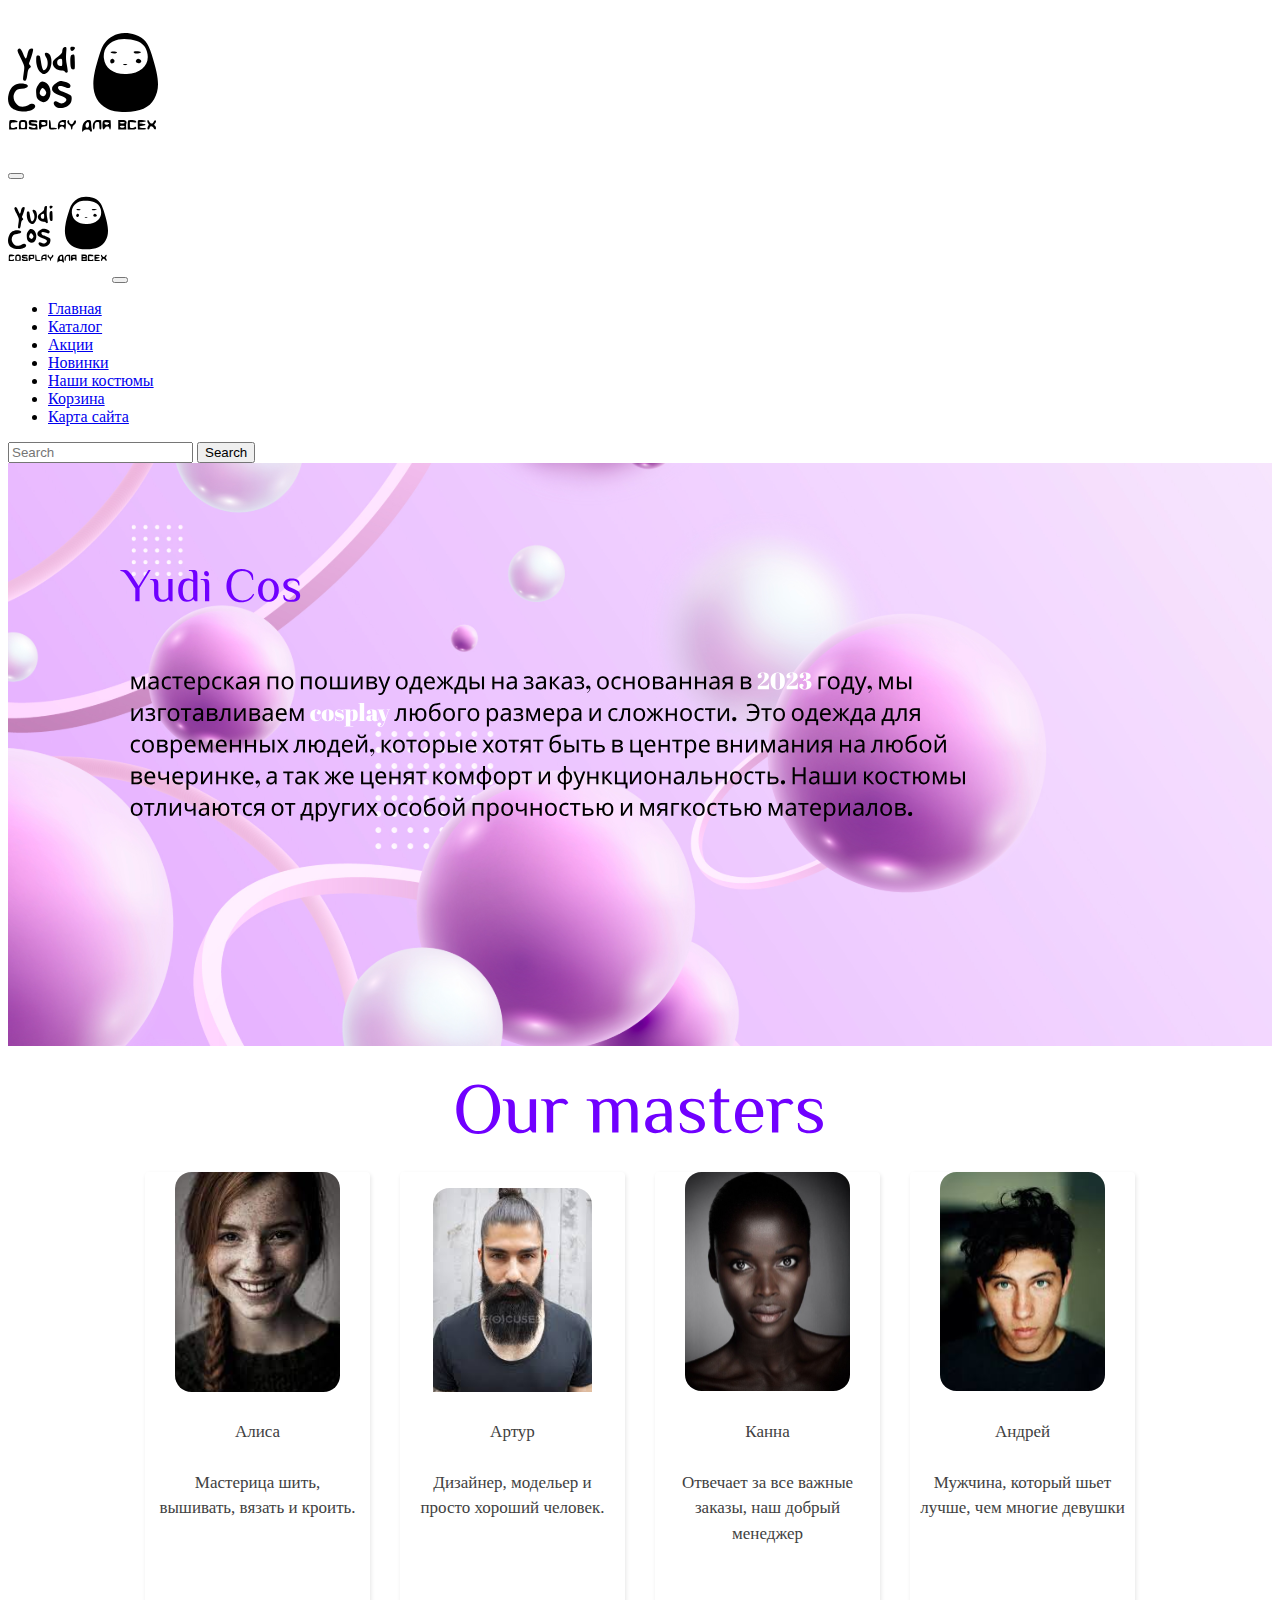
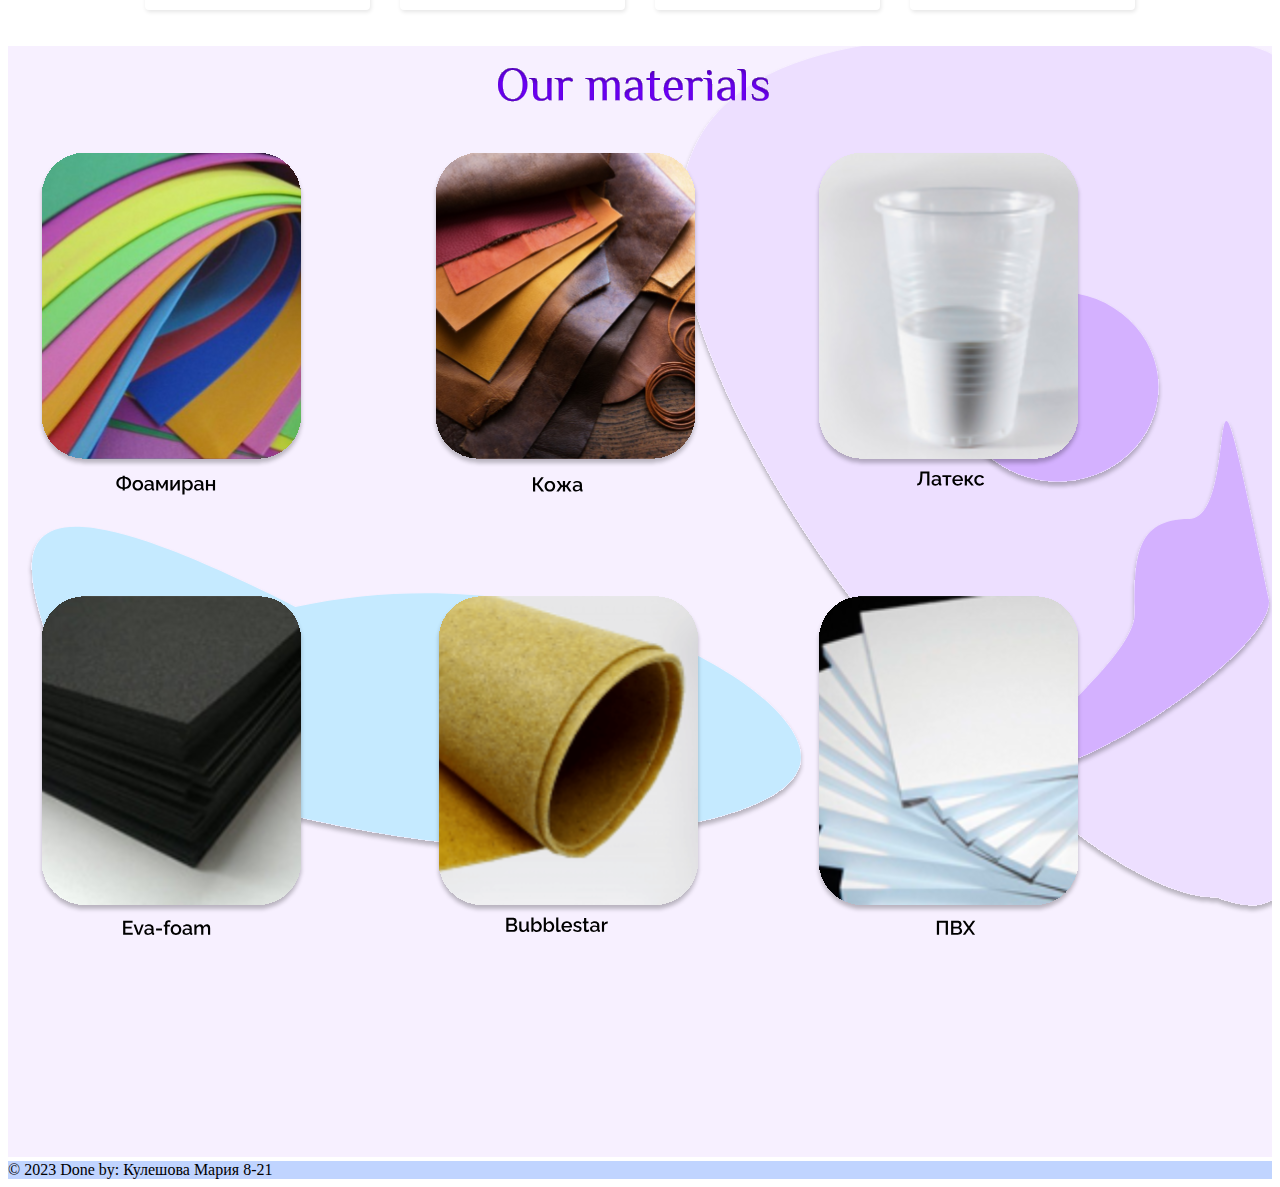
==== index.html @ 19b95155 "Add files via upload" ====
<!DOCTYPE html>
<html lang="en">
<head>
    <meta charset="UTF-8">
    <meta http-equiv="X-UA-Compatible" content="IE=edge">
    <meta name="viewport" content="width=device-width, initial-scale=1.0">
    <link rel="stylesheet" href="styles/css/style.css">
    <link href="https://cdn.jsdelivr.net/npm/bootstrap@5.3.0-alpha3/dist/css/bootstrap.min.css" rel="stylesheet" integrity="sha384-KK94CHFLLe+nY2dmCWGMq91rCGa5gtU4mk92HdvYe+M/SXH301p5ILy+dN9+nJOZ" crossorigin="anonymous">
    <title>Index</title>
</head>
<body>
    <script src="https://cdn.jsdelivr.net/npm/bootstrap@5.3.0-alpha3/dist/js/bootstrap.bundle.min.js" integrity="sha384-ENjdO4Dr2bkBIFxQpeoTz1HIcje39Wm4jDKdf19U8gI4ddQ3GYNS7NTKfAdVQSZe" crossorigin="anonymous"></script>
    <header>
    <nav class="navbar bg-primary-subtle">
        <div class="container-fluid">
            <a class="navbar-brand" href="index.html">
                <img src="styles/images/Logo.svg" alt="Logo" width="150" height="150" class="d-inline-block">
            </a>
        </div>
    </nav>   
      <nav class="navbar bg-info-subtle">
        <div class="container-fluid">
          <a class="navbar-brand">
            <button class="btn btn-light" type="button" data-bs-toggle="offcanvas" data-bs-target="#staticBackdrop" aria-controls="staticBackdrop">
                <span class="navbar-toggler-icon"></span>
            </button>
        </a>
          <div class="offcanvas offcanvas-start show bg-primary-subtle" data-bs-backdrop="static " tabindex="-1" id="staticBackdrop" aria-labelledby="staticBackdropLabel">
            <div class="offcanvas-header">
              <img src="styles/images/Logo.svg" width="100" height="100">
              <button type="button" class="btn-close" data-bs-dismiss="offcanvas" aria-label="Close"></button>
            </div>
            <div class="offcanvas-body ">
              <div>
                <ul class="nav flex-column">
                    <li class="nav-item">
                      <a class="nav-link active fs-4 link-secondary" aria-current="page" href="index.html" >Главная</a>
                    </li>
                    <li class="nav-item">
                      <a class="nav-link fs-4 link-dark" href="catalog.html">Каталог</a>
                    </li>
                    <li class="nav-item">
                      <a class="nav-link fs-4 link-dark" href="sale.html">Акции</a>
                    </li>
                    <li class="nav-item">
                        <a class="nav-link fs-4 link-dark" href="new.html">Новинки</a>
                    </li>
                    <li class="nav-item">
                        <a class="nav-link fs-4 link-dark" href="our_castom.html">Наши костюмы</a>
                    </li>
                    <li class="nav-item">
                        <a class="nav-link fs-4 link-dark" href="cart.html">Корзина</a>
                    </li>
                    <li class="nav-item">
                        <a class="nav-link fs-4 link-dark" href="site_map.html">Карта сайта</a>
                    </li>
                  </ul>
              </div>
            </div>
          </div>
          <form class="d-flex" role="search">
            <input class="form-control me-2" type="search" placeholder="Search" aria-label="Search">
            <button class="btn btn-outline-info" type="submit">Search</button>
          </form>
        </div>
    </nav>

    <content>
        <img src="styles/images/Yudi Cos.svg" width="100%">
        <br>
        <br>
        <p class="text"><img src="styles/images/Our masters (1).svg" height="50px"></p>
        <br>
        <div class="cards">
          <div class="card">
            <div class="card_top">
              <a class="card_image">
                <img src ="styles/images/Алиса.svg">
              </a>
            </div>
            <div class="card_bottom">
              <p class="card_title_index">
                Алиса<br>
                <br>
                Мастерица шить, вышивать, вязать и кроить.
              </p>
              <br>
              <br>
            </div>
            <br>
          </div>
  
          <div class="card">
            <div class="card_top">
              <p class="card_image">
                <img src ="styles/images/man 1.svg">
              </p>
            </div>
            <div class="card_bottom">
              <p class="card_title_index">
                Артур<br>
                <br>
                Дизайнер, модельер и просто хороший человек.
              </p>
              <br>
              <br>
            </div>
            <br>
          </div>
  
          <div class="card">
            <div class="card_top">
              <a href="#" class="card_image">
                <img src ="styles/images/master3 1.svg">
              </a>
            </div>
            <div class="card_bottom">
              <p class="card_title_index">
                Канна<br>
                <br>
                Отвечает за все важные заказы, наш добрый менеджер
              </p>
              <br>
              <br>
            </div>
            <br>
          </div>
  
          <div class="card">
            <div class="card_top">
              <a href="#" class="card_image">
                <img src ="styles/images/master4 1.svg">
              </a>
            </div>
            <div class="card_bottom">
              <p class="card_title_index">
                Андрей<br>
                <br>
                Мужчина, который шьет лучше, чем многие девушки
              </p>
              <br>
              <br>
            </div>
            <br>
          </div>
        </div>
        <br>
        <br>
        <img src="styles/images/Our materials.svg" width="100%">
    </content>
    <footer>
        <div class="text-center p-3" style="background-color: rgb(192, 212, 255)">
            © 2023 Done by:
            <a class="text-dark">Кулешова Мария 8-21</a>
        </div>
    </footer>
</body>
</html>
---- styles/css/style.css ----
.text{
  text-align: center;
}
.text2{
  text-align: center;
  color: rgb(115, 0, 168);
}
.card{
  width: 225px;
  min-height: 350px;
  box-shadow: 1px 2px 4px rgba(0, 0, 0, 0.1);
  display: flex;
  flex-direction: column;
  border-radius: 4px;
  transition: 0.2s;
  position: relative;

}

.card:hover{
  box-shadow: 4px 8px 16px #EDDEFF;
}

.card_top{
  flex: 0 0 220px;
  position: relative;
  overflow: hidden;
}

.card_image{
  display:block;
  position: absolute;
  top: 0;
  left: 0;
  width: 100%;
  height: 100%;
}

.card_image > img{
  width: 100%;
  height: 100%;
  object-fit: contain;
  transition: 0.2s;
}

.card_label{
  padding: 4px 8px;
  position: absolute;
  bottom: 10px;
  left: 10px;
  background: #ff3b3b;
  border-radius: 4px;
  font-weight: 400;
  font-size: 16px;
  color: rgb(255, 255, 255);
}

.card_bottom{
  display: flex;
  flex-direction: column;
  flex: 1 0 auto;
  padding: 10px;
}

.card_prices{
  display:flex;
  margin-bottom: 5px;
  flex: 0 0 50%;
}

.card_price::after{
  content: "₽";
  margin-left: 4px;
  position: relative;
}

.card_price_discount{
  font-weight: 700;
  font-size: 19px;
  color: #414141;
  display: flex;
  flex-wrap: wrap-reverse;
}

.card_price_discount::before{
  content: "Со скидкой";
  font-weight: 400;
  font-size: 13px;
  color: #bfbfbf;
}

.card_price_common{
  font-weight: 400;
  font-size: 17px;
  color: #606060;
  display: flex;
  flex-wrap: wrap-reverse;
  justify-content: flex-end;
}

.card_price_common::before{
  content: "Обычная";
  font-weight: 400;
  font-size: 13px;
  color: #bfbfbf;
}

.card_price_without{
  font-weight: 400;
  font-size: 17px;
  color: #606060;
  display: flex;
  flex-wrap: wrap-reverse;
  align-items: center;
  margin: 0;
}

.card_title{
  display: block;
  margin-bottom: 0px;
  font-weight: 400;
  font-size: 17px;
  line-height: 150%;
  color: #414141;
  text-align: center;
}

.card_title:hover{
  color: #ad33ff;
}

.card_add{
  display: block;
  width: 100%;
  font-weight: 400;
  font-size: 17px;
  color: #8b33ff;
  padding: 10px;
  text-align: center;
  border: 1px solid #8b33ff;
  border-radius: 4px;
  cursor: pointer;
  transition: 0.2s;
  margin-top: auto;
}

.card_add:hover{
  border: 1px solid #8b33ff;
  background-color: #8b33ff;
  color: #fff;
}

.cards{
  display: grid;
  grid-template-columns: repeat(auto-fill, 225px);
  width: 100%;
  max-width: 1000px;
  justify-content: center;
  justify-items: center;
  column-gap: 30px;
  row-gap: 40px;
  margin: 0 auto;
}
.card_title_index{
  display: block;
  margin-bottom: 0px;
  font-weight: 400;
  font-size: 17px;
  line-height: 150%;
  color: #414141;
  text-align: center;
}
.container {
  position: relative;
  width: 100%;
}

/* Make the image responsive */
.container img {
  width: 100%;
  height: 100%;
}

/* Style the button and place it in the middle of the container/image */
.container .btn {
  position: absolute;
  top: 80%;
  left: 50%;
  transform: translate(-50%, -50%);
  -ms-transform: translate(-50%, -50%);
  background-color: #9700c5;
  color: white;
  font-size: 26px;
  padding: 12px 24px;
  border: none;
  cursor: pointer;
  border-radius: 5px;
}

.container .btn:hover {
  background-color: black;
}
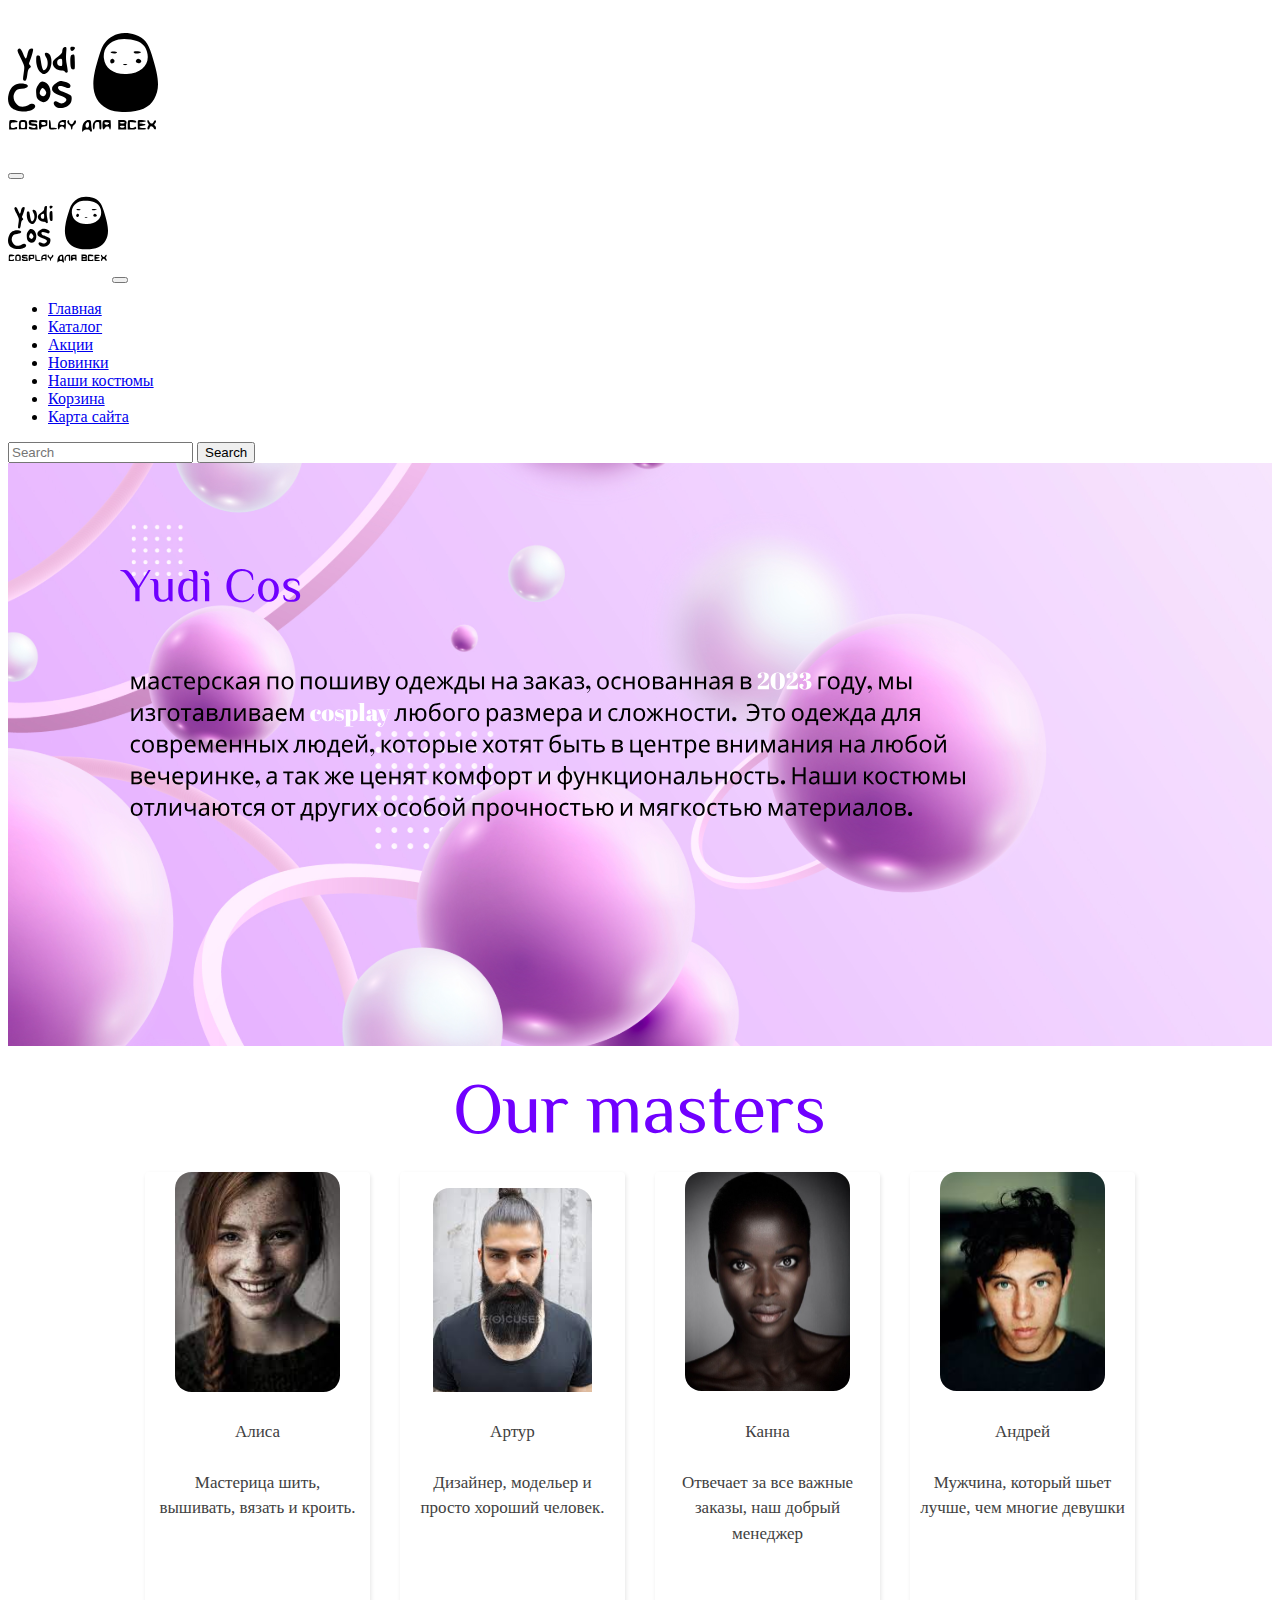
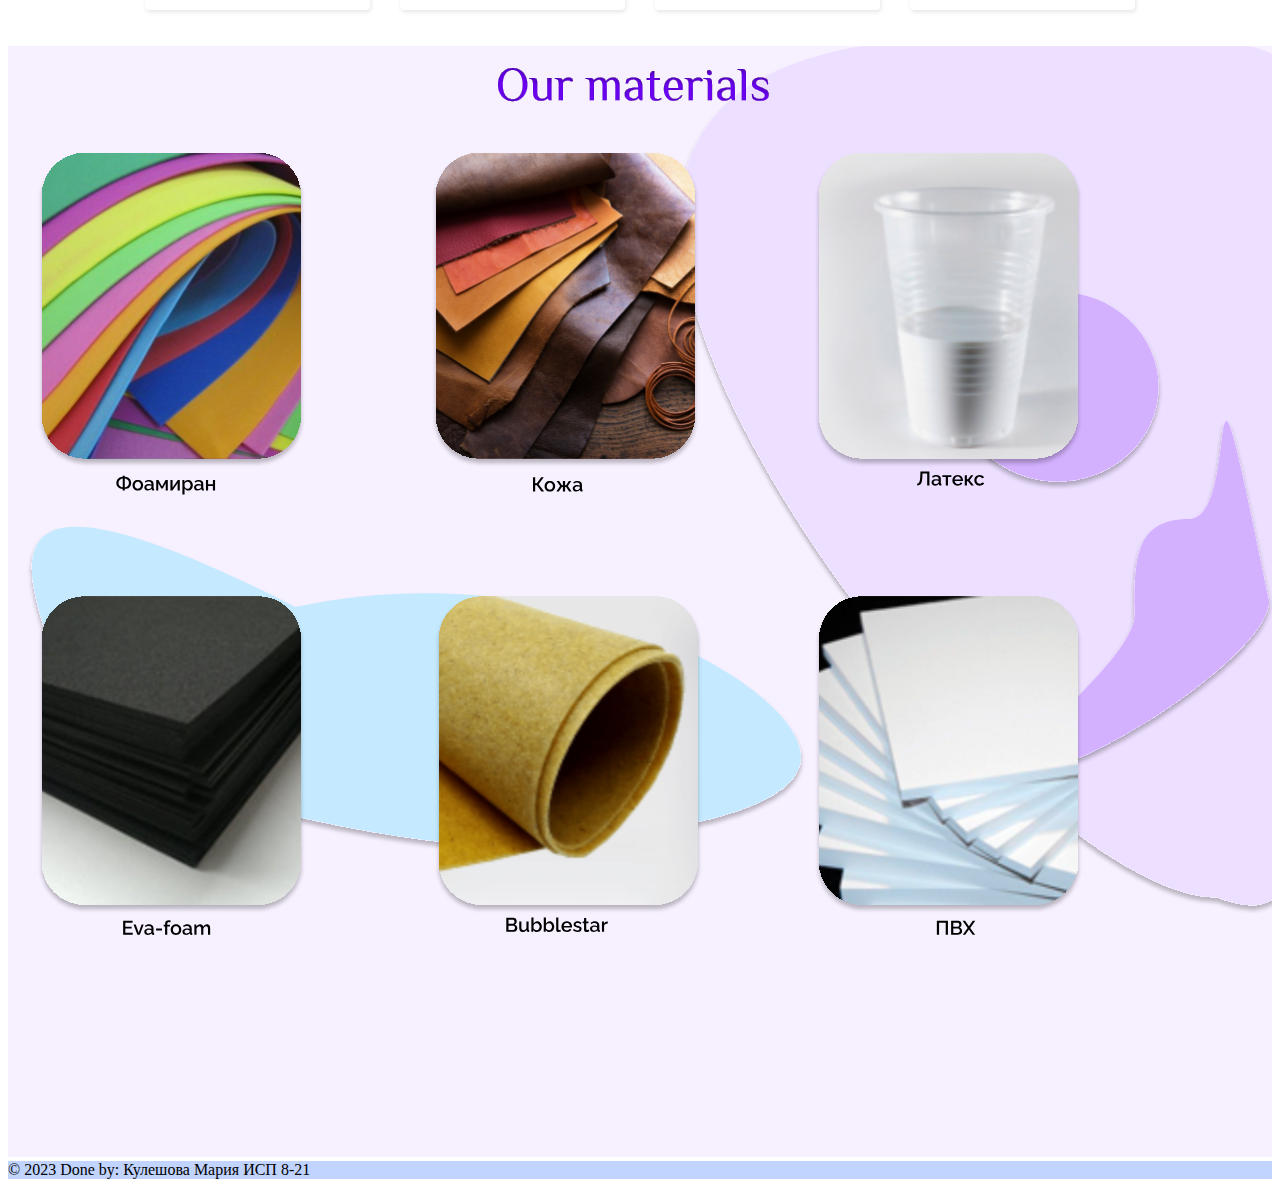
==== commit 58da06f6: "index.html" ====
--- a/index.html
+++ b/index.html
@@ -151,8 +151,8 @@
     <footer>
         <div class="text-center p-3" style="background-color: rgb(192, 212, 255)">
             © 2023 Done by:
-            <a class="text-dark">Кулешова Мария 8-21</a>
+            <a class="text-dark">Кулешова Мария ИСП 8-21</a>
         </div>
     </footer>
 </body>
-</html>+</html>
